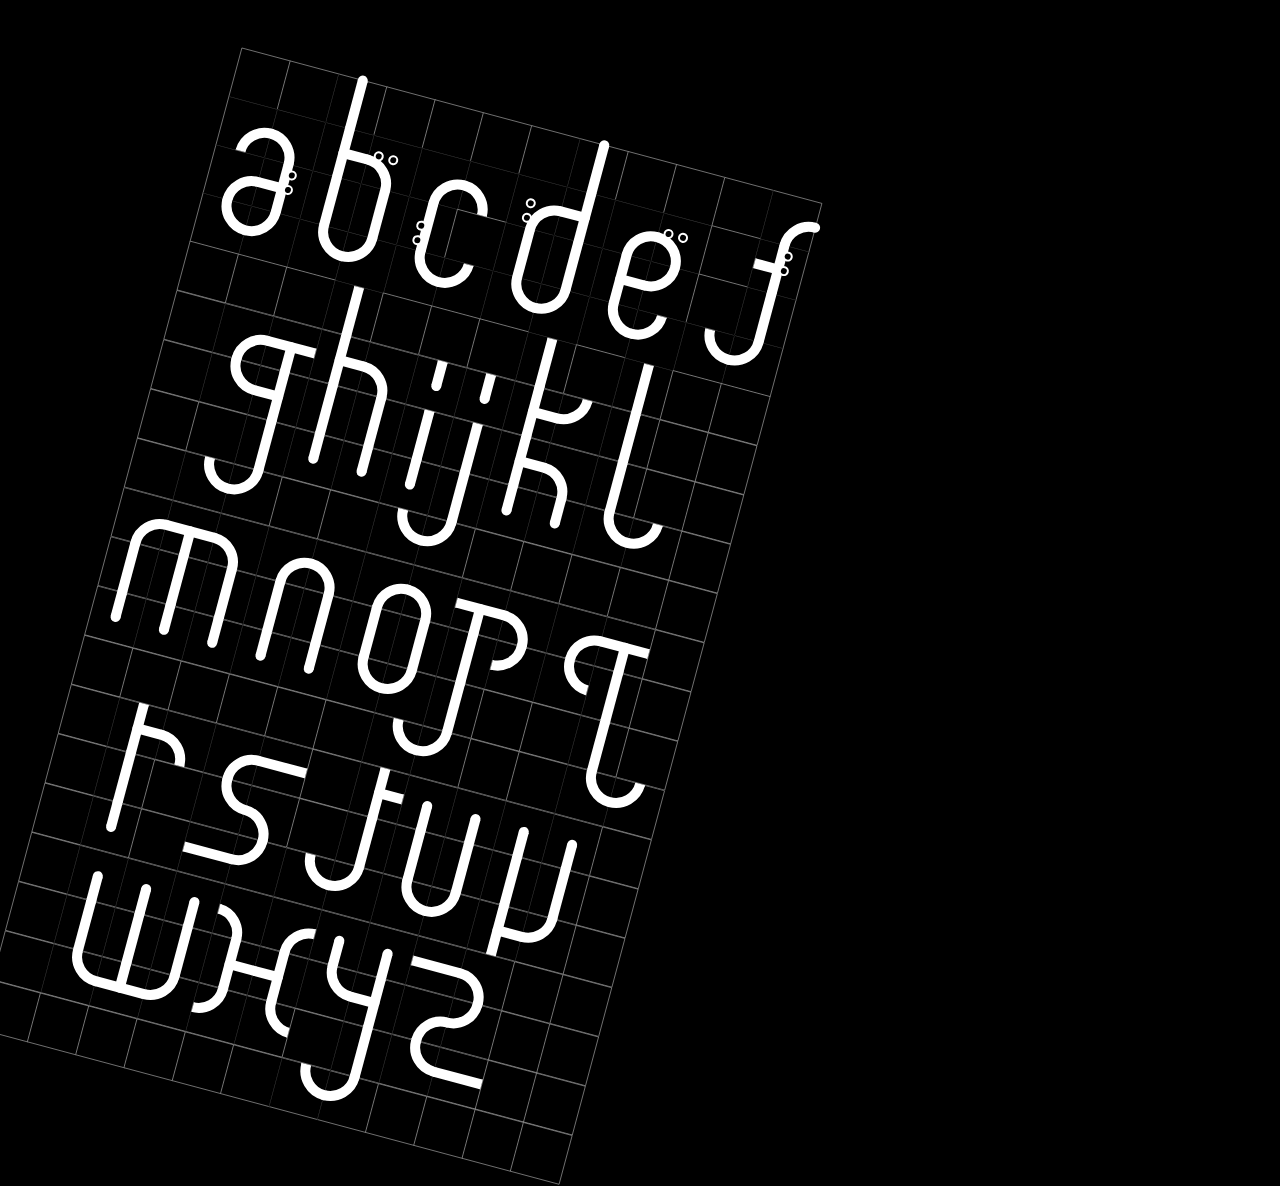
==== index.html @ a1581264 "added bg image" ====
<!DOCTYPE html>
<html lang="en">
<head>
    <meta charset="UTF-8">
    <meta name="viewport" content="width=device-width, initial-scale=1.0">
    <link rel="stylesheet" href="styles.css">
    <title>Pipe Puzzle Game</title>
</head>
<body>
    <div id="game-container"></div>

    <script src="script.js"></script>
</body>
</html>
---- styles.css ----
body {
    margin: 0;
    padding: 150px;
    background: black;
  }
  
  #game-container {
    display: grid;
    grid-template-columns: repeat(12, 100px);
    grid-template-rows: repeat(4, 100px);
    background: url("gradient-3.jpeg");
    background-size:contain;
    left: -200px;
    top: -400px;
    position: absolute;
    transform: rotate(15deg) scale(0.5);
  }
  
  .bg-square {
    position: relative;
    width: 100px;
    height: 100px;
    display: flex;
    align-items: center;
    justify-content: center;
    background: black;
    border: 1px solid #ccc !important;
  }
  
  .border {
    /*   border: 1px solid #ccc !important; */
  }
  
  .rectangle {
    content: "";
    position: absolute;
    width: 20px;
    height: 100%;
    background-color: #fff;
    left: calc(50%-0); /* Adjusted for pixel-perfect alignment */
    box-sizing: border-box;
  }
  
  .rectangle::after {
    content: "";
    position: absolute;
    top: -10px;
    left: 0;
    width: 20px;
    height: 20px;
    background: #fff;
    border-radius: 50%;
    z-index: 1;
  }
  
  .rectangle::before {
    content: "";
    position: absolute;
    bottom: -10px;
    left: 0;
    width: 20px;
    height: 20px;
    background: #fff;
    border-radius: 50%;
    z-index: 1; 
  }
  
  .t-shape {
    content: "";
    position: absolute;
    width: 20px;
    height: 50%;
    background-color: #fff;
    box-sizing: border-box;
    top: calc(50% - 25px);
    left: calc(50% + 15px);
    transform: rotate(-90deg);
  }
  
  .t-shape::before {
    content: "";
    position: absolute;
    top: 40px;
    width: 20px;
    height: 20px;
    background: #fff;
    border-radius: 50%;
    z-index: 1;
  }
  
  .t-shape::after {
    content: "";
    position: absolute;
    bottom: 40px;
    width: 20px;
    height: 20px;
    background: #fff;
    border-radius: 50%;
    z-index: 1;
  }
  
  .round-wrap {
    position: relative;
    width: 100px;
    height: 100px;
    overflow: hidden;
  }
  
  .round {
    content: "";
    position: absolute;
    width: 120px;
    height: 120px;
    border: 20px solid #fff;
    border-radius: 50%;
    box-sizing: border-box;
    top: calc(50% - 10px);
    left: calc(50% - 10px);
  }
  
  .round-cap::after {
    content: "";
    position: absolute;
    top: 40px;
    right: -10px;
    width: 20px;
    height: 20px;
    background: #fff;
    border-radius: 50%;
    z-index: 1;
  }
  
  .round-cap::before {
    content: "";
    position: absolute;
    bottom: -10px;
    left: 40px;
    width: 20px;
    height: 20px;
    background: #fff;
    border-radius: 50%;
    z-index: 1;
  }
  
  .show-color {
    mix-blend-mode: multiply;
  }
  
  .eye {
    width: 20px;
    height: 20px;
    background-color: white;
      mix-blend-mode: normal !important;
    border-radius: 50%;
    position: absolute;
    top: 40px;
  }
  
  .eye-left {
    left: 28px;
  }
  
  .eye-right {
    left: 28px;
    top: 70px;
  }
  
  .eye::after {
    content: '';
    width: 12px;
    height: 12px;
    background-color: black;
    border-radius: 50%;
    position: absolute;
    top: 50%;
    left: 50%;
    transform: translate(-50%, -50%);
  }
  
  @keyframes blink {
    0% {
      height: 20px;
    }
    50% {
      height: 1px;
    }
    100% {
      height: 20px;
    }
  }
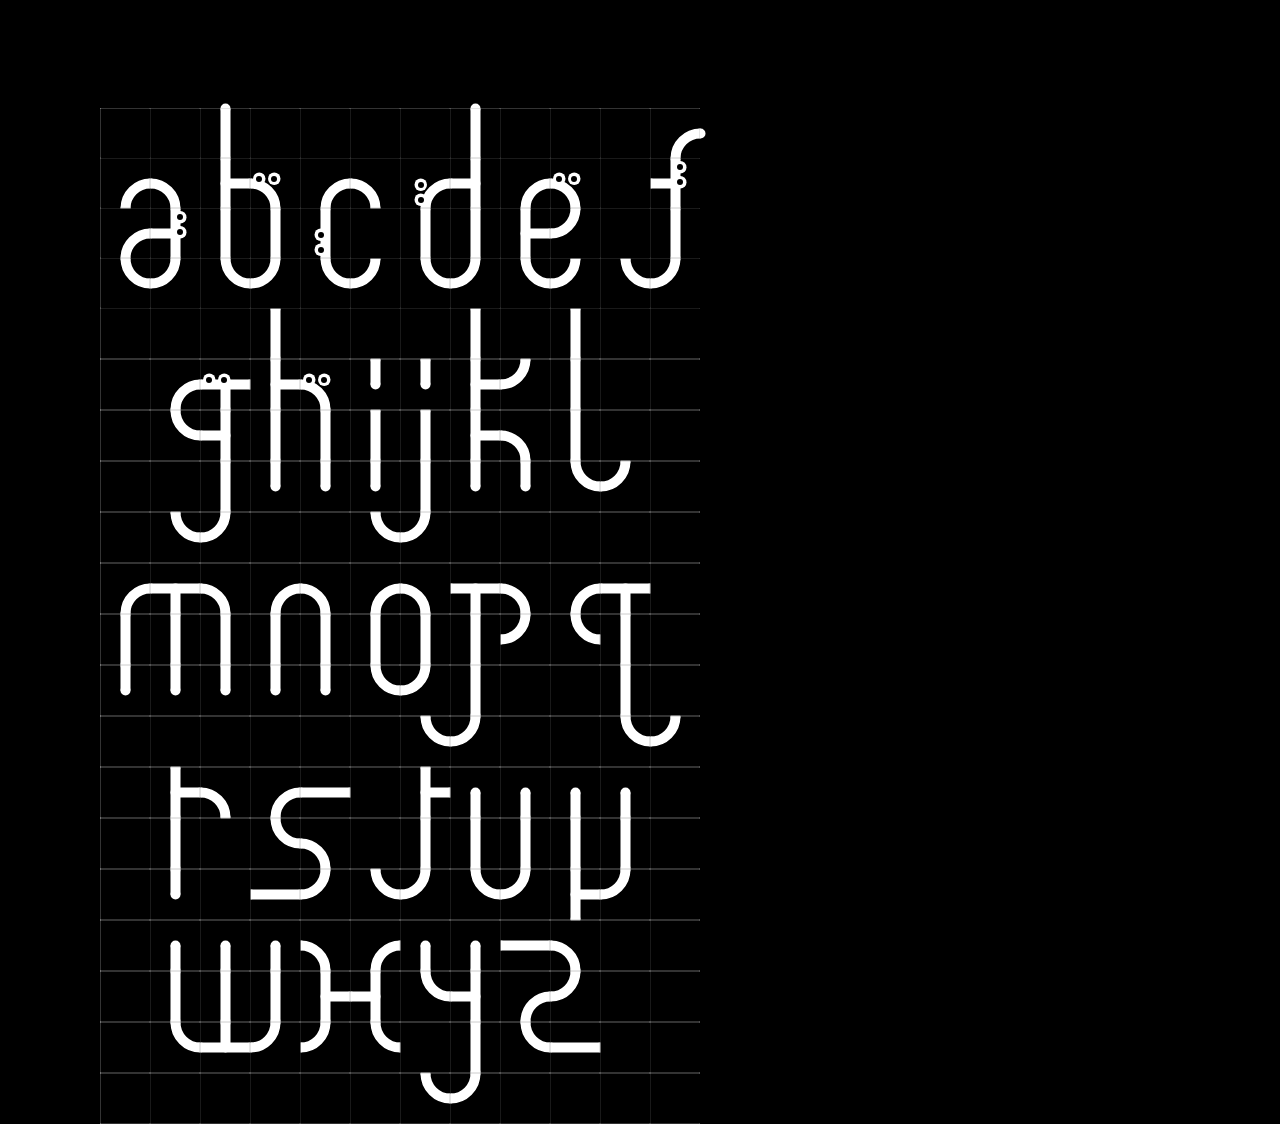
==== commit dae06abe: "wip" ====
--- a/index.html
+++ b/index.html
@@ -7,8 +7,8 @@
     <title>Pipe Puzzle Game</title>
 </head>
 <body>
+    <div id="description"></div>
     <div id="game-container"></div>
-
     <script src="script.js"></script>
 </body>
 </html>
--- a/styles.css
+++ b/styles.css
@@ -9,11 +9,11 @@
     grid-template-columns: repeat(12, 100px);
     grid-template-rows: repeat(4, 100px);
     background: url("gradient-3.jpeg");
-    background-size:contain;
+    background-size:cover;
     left: -200px;
     top: -400px;
     position: absolute;
-    transform: rotate(15deg) scale(0.5);
+    transform:  scale(0.5);
   }
   
   .bg-square {
@@ -24,11 +24,11 @@
     align-items: center;
     justify-content: center;
     background: black;
-    border: 1px solid #ccc !important;
+    /* border: 1px solid #ccc !important; */
   }
   
   .border {
-    /*   border: 1px solid #ccc !important; */
+      border: 1px solid #ccc !important;
   }
   
   .rectangle {
@@ -147,13 +147,15 @@
   }
   
   .eye {
-    width: 20px;
-    height: 20px;
+    width: 25px;
+    height: 25px;
     background-color: white;
-      mix-blend-mode: normal !important;
     border-radius: 50%;
     position: absolute;
     top: 40px;
+    animation: blink 5s ease-out;
+    animation-iteration-count: infinite;
+    animation-delay: 1000ms;
   }
   
   .eye-left {
@@ -179,13 +181,13 @@
   
   @keyframes blink {
     0% {
-      height: 20px;
+      width: 25px;
     }
-    50% {
-      height: 1px;
+    1% {
+      width: 1px;
     }
-    100% {
-      height: 20px;
+    2% {
+      width: 25px;
     }
   }
   
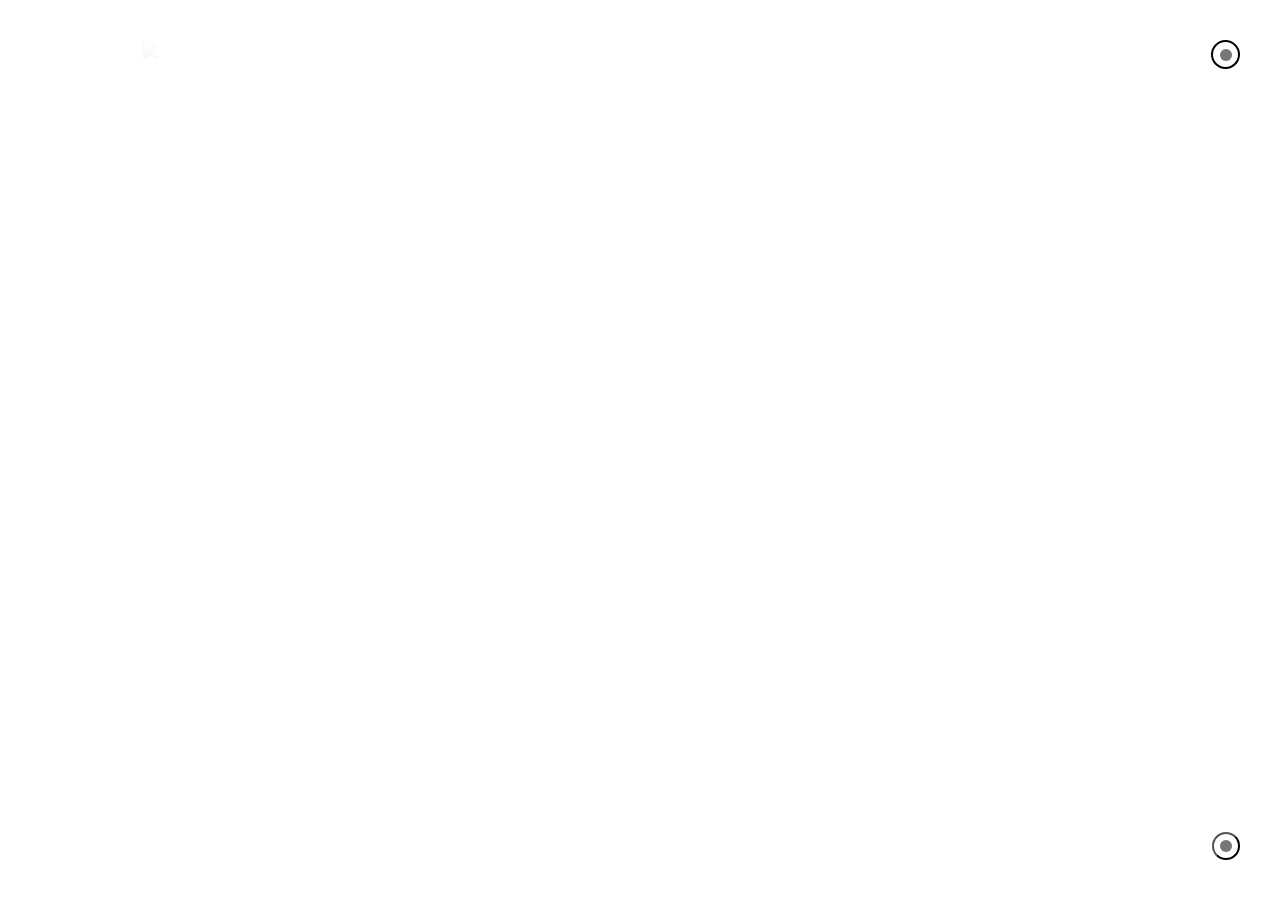
==== commit 4ff587cd: "two pages set up" ====
--- a/index.html
+++ b/index.html
@@ -1,14 +1,24 @@
 <!DOCTYPE html>
 <html lang="en">
+
 <head>
     <meta charset="UTF-8">
     <meta name="viewport" content="width=device-width, initial-scale=1.0">
-    <link rel="stylesheet" href="styles.css">
-    <title>Pipe Puzzle Game</title>
+    <link rel="stylesheet" href="display.css">
+    <link rel="stylesheet" href="https://use.typekit.net/bod3tcm.css">
+    <title>Pipe Typeface</title>
 </head>
-<body>
-    <div id="description"></div>
-    <div id="game-container"></div>
-    <script src="script.js"></script>
+
+<body onload="document.body.style.opacity='1'">
+    <div id="game-container">
+        <img src="gradient-3.jpeg">
+    </div>
+    <div id="description-wrap">
+    </div>
+    <a id="specimen-link" href="specimen.html"></a>
+    <button id="reset" onClick="window.location.reload();"></button>
+
+    <script src="index.js"></script>
 </body>
-</html>
+
+</html>--- a/display.css
+++ b/display.css
@@ -0,0 +1,280 @@
+body {
+  font-family: "neuzeit-grotesk", sans-serif;
+  background: #fff;
+  display: block;
+  width: 1400px;
+  height: 100vh;
+  margin: 0 auto;
+  opacity: 0;
+  transition: opacity 0.8s ease-in;
+}
+
+#game-container {
+  position: absolute;
+  width: auto;
+  top: 40px;
+  left: 140px;
+  display: grid;
+  grid-template-columns: repeat(12, 100px);
+  grid-template-rows: repeat(4, 100px);
+  /* transform: scale(1); */
+  /* border: 3px solid #fff; */
+  height: max-content;
+}
+
+img {
+  position: absolute;
+  z-index: -1;
+  width: -webkit-fill-available;
+  height: -webkit-fill-available;
+}
+
+.bg-square {
+  position: relative;
+  width: 100px;
+  height: 100px;
+  display: flex;
+  align-items: center;
+  justify-content: center;
+  box-sizing: border-box;
+}
+
+.border {
+  border: 1px solid #ffffff;
+}
+
+.rectangle {
+  content: "";
+  position: absolute;
+  width: 20px;
+  height: 100%;
+  background: black;
+  left: calc(50%-0);
+  /* Adjusted for pixel-perfect alignment */
+  box-sizing: border-box;
+}
+
+/* .rectangle::after {
+  content: "";
+  position: absolute;
+  top: -10px;
+  left: 0;
+  width: 20px;
+  height: 20px;
+  background: #000;
+  border-radius: 50%;
+  z-index: 1;
+} */
+
+/* .rectangle::before {
+  content: "";
+  position: absolute;
+  bottom: -10px;
+  left: 0;
+  width: 20px;
+  height: 20px;
+  background: #000;
+  border-radius: 50%;
+  z-index: 1;
+} */
+
+.t-shape {
+  content: "";
+  position: absolute;
+  width: 20px;
+  height: 50%;
+  background: #000;
+  box-sizing: border-box;
+  top: calc(50% - 25px);
+  left: calc(50% + 15px);
+  transform: rotate(-90deg);
+  box-sizing: border-box;
+}
+
+/* .t-shape::before {
+  content: "";
+  position: absolute;
+  top: 40px;
+  width: 20px;
+  height: 20px;
+  background: #000;
+  border-radius: 50%;
+  z-index: 1;
+} */
+
+/* .t-shape::after {
+  content: "";
+  position: absolute;
+  bottom: 40px;
+  width: 20px;
+  height: 20px;
+  background: #000;
+  border-radius: 50%;
+  z-index: 1;
+} */
+
+.round-wrap {
+  position: relative;
+  width: 100px;
+  height: 100px;
+  overflow: hidden;
+  box-sizing: border-box;
+}
+
+.round {
+  content: "";
+  position: absolute;
+  width: 120px;
+  height: 120px;
+  border: 20px solid #000;
+  border-radius: 50%;
+  box-sizing: border-box;
+  top: calc(50% - 10px);
+  left: calc(50% - 10px);
+}
+
+/* 
+.round-cap::after {
+  content: "";
+  position: absolute;
+  top: 40px;
+  right: -10px;
+  width: 20px;
+  height: 20px;
+  background: #000;
+  border-radius: 50%;
+  z-index: 1;
+}
+
+.round-cap::before {
+  content: "";
+  position: absolute;
+  bottom: -10px;
+  left: 40px;
+  width: 20px;
+  height: 20px;
+  background: #000;
+  border-radius: 50%;
+  z-index: 1;
+} */
+
+
+.eye {
+  width: 25px;
+  height: 25px;
+  background-color: white;
+  border-radius: 50%;
+  position: absolute;
+  top: 40px;
+  animation: blink 5s ease-out;
+  animation-iteration-count: infinite;
+  animation-delay: 1000ms;
+  z-index: 10;
+}
+
+button, a {
+  width: 25px;
+  height: 25px;
+  background-color: white;
+  border-radius: 50%;
+  position:fixed;
+  top: 40px;
+  z-index: 10;
+  padding: 12px;
+  /* border-color: #ccc; */
+  cursor: pointer;
+}
+
+.eye-left {
+  left: 28px;
+}
+
+.eye-right {
+  left: 28px;
+  top: 70px;
+}
+
+.eye::after, button::after, a::after {
+  content: '';
+  width: 12px;
+  height: 12px;
+  background-color: #222;
+  border-radius: 50%;
+  position: absolute;
+  top: 50%;
+  left: 50%;
+  transform: translate(-50%, -50%);
+}
+
+button::after, a::after {
+  animation: blink-pupil 5s ease-out;
+  animation-iteration-count: infinite;
+  animation-delay: 1000ms;
+  background-color: #777;
+
+}
+
+a {
+  animation: blink-button 5s ease-out;
+  animation-iteration-count: infinite;
+  animation-delay: 3000ms;
+  border: 2px solid #000;
+  padding: 0;
+}
+
+#index-link {
+  left: 40px;
+}
+
+#specimen-link {
+  right:40px;
+}
+
+#reset {
+  position: fixed;
+  top: auto;
+  bottom: 40px;
+  right: 40px;
+}
+
+@keyframes blink {
+  0% {
+    width: 25px;
+  }
+
+  1% {
+    width: 1px;
+  }
+
+  2% {
+    width: 25px;
+  }
+}
+
+@keyframes blink-button {
+  0% {
+    transform: translate(0px, 0px);
+  }
+
+  1% {
+    transform: translate(8px, 0px);
+  }
+
+  2% {
+    transform: translate(0px, 0px);
+  }
+}
+
+@keyframes blink-pupil {
+  0% {
+    height: 12px;
+  }
+
+  1% {
+    height: 1px;
+  }
+
+  2% {
+    height: 12px;
+  }
+}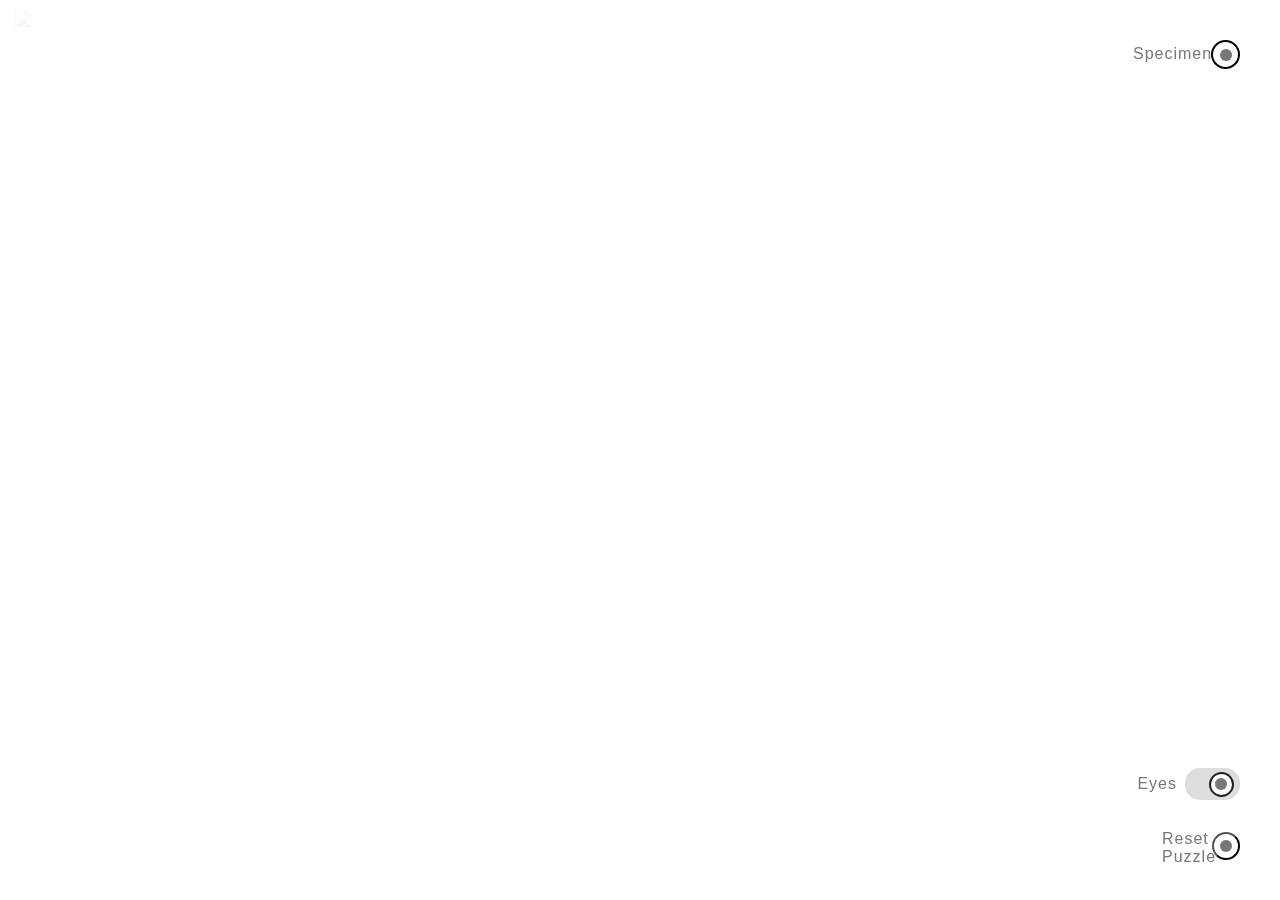
==== commit fc593ac9: "add toggle eyes" ====
--- a/index.html
+++ b/index.html
@@ -1,24 +1,25 @@
 <!DOCTYPE html>
 <html lang="en">
+  <head>
+    <meta charset="UTF-8" />
+    <meta name="viewport" content="width=device-width, initial-scale=1.0" />
+    <link rel="stylesheet" href="display.css" />
+    <link rel="stylesheet" href="https://use.typekit.net/bod3tcm.css" />
+    <title>Pipe Typeface</title>
+  </head>
 
-<head>
-    <meta charset="UTF-8">
-    <meta name="viewport" content="width=device-width, initial-scale=1.0">
-    <link rel="stylesheet" href="display.css">
-    <link rel="stylesheet" href="https://use.typekit.net/bod3tcm.css">
-    <title>Pipe Typeface</title>
-</head>
+  <body onload="document.body.style.opacity='1'">
+    <div id="game-container">
+      <img src="gradient-3.jpeg" />
+    </div>
+    <div id="description-wrap"></div>
+    <a id="specimen-link" href="specimen.html"></a>
 
-<body onload="document.body.style.opacity='1'">
-    <div id="game-container">
-        <img src="gradient-3.jpeg">
+    <button id="reset"></button>
+    <div class="toggle-wrap">
+      <div class="toggle-label">Eyes</div>
+      <button id="toggle-eyes" class="toggle-btn active"></button>
     </div>
-    <div id="description-wrap">
-    </div>
-    <a id="specimen-link" href="specimen.html"></a>
-    <button id="reset" onClick="window.location.reload();"></button>
-
     <script src="index.js"></script>
-</body>
-
-</html>+  </body>
+</html>
--- a/display.css
+++ b/display.css
@@ -12,13 +12,11 @@
 #game-container {
   position: absolute;
   width: auto;
-  top: 40px;
-  left: 140px;
+  top: 1vh;
+  left: 1vw;
   display: grid;
   grid-template-columns: repeat(12, 100px);
   grid-template-rows: repeat(4, 100px);
-  /* transform: scale(1); */
-  /* border: 3px solid #fff; */
   height: max-content;
 }
 
@@ -50,33 +48,9 @@
   height: 100%;
   background: black;
   left: calc(50%-0);
-  /* Adjusted for pixel-perfect alignment */
-  box-sizing: border-box;
-}
-
-/* .rectangle::after {
-  content: "";
-  position: absolute;
-  top: -10px;
-  left: 0;
-  width: 20px;
-  height: 20px;
-  background: #000;
-  border-radius: 50%;
-  z-index: 1;
-} */
-
-/* .rectangle::before {
-  content: "";
-  position: absolute;
-  bottom: -10px;
-  left: 0;
-  width: 20px;
-  height: 20px;
-  background: #000;
-  border-radius: 50%;
-  z-index: 1;
-} */
+  /* Adjusted for perfect alignment */
+  box-sizing: border-box;
+}
 
 .t-shape {
   content: "";
@@ -91,28 +65,6 @@
   box-sizing: border-box;
 }
 
-/* .t-shape::before {
-  content: "";
-  position: absolute;
-  top: 40px;
-  width: 20px;
-  height: 20px;
-  background: #000;
-  border-radius: 50%;
-  z-index: 1;
-} */
-
-/* .t-shape::after {
-  content: "";
-  position: absolute;
-  bottom: 40px;
-  width: 20px;
-  height: 20px;
-  background: #000;
-  border-radius: 50%;
-  z-index: 1;
-} */
-
 .round-wrap {
   position: relative;
   width: 100px;
@@ -132,32 +84,6 @@
   top: calc(50% - 10px);
   left: calc(50% - 10px);
 }
-
-/* 
-.round-cap::after {
-  content: "";
-  position: absolute;
-  top: 40px;
-  right: -10px;
-  width: 20px;
-  height: 20px;
-  background: #000;
-  border-radius: 50%;
-  z-index: 1;
-}
-
-.round-cap::before {
-  content: "";
-  position: absolute;
-  bottom: -10px;
-  left: 40px;
-  width: 20px;
-  height: 20px;
-  background: #000;
-  border-radius: 50%;
-  z-index: 1;
-} */
-
 
 .eye {
   width: 25px;
@@ -172,17 +98,47 @@
   z-index: 10;
 }
 
-button, a {
+#reset,
+a {
   width: 25px;
   height: 25px;
   background-color: white;
   border-radius: 50%;
-  position:fixed;
+  position: fixed;
   top: 40px;
   z-index: 10;
   padding: 12px;
-  /* border-color: #ccc; */
   cursor: pointer;
+  align-items: center;
+  vertical-align: middle;
+  font-family: "neuzeit-grotesk", sans-serif;
+  font-style: normal;
+  font-size: 1rem;
+  font-weight: 500;
+  letter-spacing: 1px;
+  text-decoration: none;
+  color:#777;
+  transition: transform 0.2s ease-in-out;
+}
+
+a:hover,
+#specimen-link:hover,
+#reset:hover {
+  color: #111;
+}
+
+#reset::before {
+  content: "Reset Puzzle";
+  position: relative;
+  right: 4rem;
+  bottom: 1rem;
+}
+
+a::before {
+  content: "Specimen";
+  position: relative;
+  right: 5rem;
+  top: 0.2rem;
 }
 
 .eye-left {
@@ -194,8 +150,10 @@
   top: 70px;
 }
 
-.eye::after, button::after, a::after {
-  content: '';
+.eye::after,
+#reset::after,
+a::after {
+  content: "";
   width: 12px;
   height: 12px;
   background-color: #222;
@@ -206,16 +164,16 @@
   transform: translate(-50%, -50%);
 }
 
-button::after, a::after {
+#reset::after,
+a::after {
   animation: blink-pupil 5s ease-out;
   animation-iteration-count: infinite;
   animation-delay: 1000ms;
   background-color: #777;
-
 }
 
 a {
-  animation: blink-button 5s ease-out;
+  /* animation: blink-button 8s ease-in-out; */
   animation-iteration-count: infinite;
   animation-delay: 3000ms;
   border: 2px solid #000;
@@ -227,7 +185,7 @@
 }
 
 #specimen-link {
-  right:40px;
+  right: 40px;
 }
 
 #reset {
@@ -237,6 +195,73 @@
   right: 40px;
 }
 
+
+.toggle-wrap{
+  display: flex;
+  align-items: center;
+  position: fixed;
+  top: auto;
+  bottom: 100px;
+  right: 40px;
+}
+
+.toggle-label{
+  font-size: 1rem;
+  font-weight: 500;
+  letter-spacing: 1px;
+  text-decoration: none;
+  color: #777;
+  margin-right: 0.5rem;
+}
+
+.toggle-btn {
+  display: inline-block;
+  width: 55px;
+  height: 32px;
+  background-color: #ddd;
+  border-radius: 15px;
+  border: none;
+  cursor: pointer;
+  position: relative;
+  transition: background-color 0.3s ease;
+}
+
+.toggle-btn::before {
+  content: '';
+  position: absolute;
+  top: 4px;
+  left: 4px;
+  width: 25px;
+  height: 25px;
+  background-color: #fff;
+  border-radius: 50%;
+  transition: transform 0.3s ease;
+  box-sizing: border-box;
+}
+
+.toggle-btn::after {
+  content: '';
+  position: absolute;
+  top: 10px; 
+  left: 10px; 
+  width: 12px;
+  height: 0px;
+  background-color: #777; 
+  transition: transform 0.3s ease;
+  border-radius: 50%;
+}
+
+
+.toggle-btn.active::before {
+  transform: translateX(20px);
+  border: 2px solid #222;
+}
+
+.toggle-btn.active::after {
+  transform: translateX(20px);
+  height: 12px;
+}
+
 @keyframes blink {
   0% {
     width: 25px;
@@ -251,20 +276,6 @@
   }
 }
 
-@keyframes blink-button {
-  0% {
-    transform: translate(0px, 0px);
-  }
-
-  1% {
-    transform: translate(8px, 0px);
-  }
-
-  2% {
-    transform: translate(0px, 0px);
-  }
-}
-
 @keyframes blink-pupil {
   0% {
     height: 12px;
@@ -277,4 +288,4 @@
   2% {
     height: 12px;
   }
-}+}
